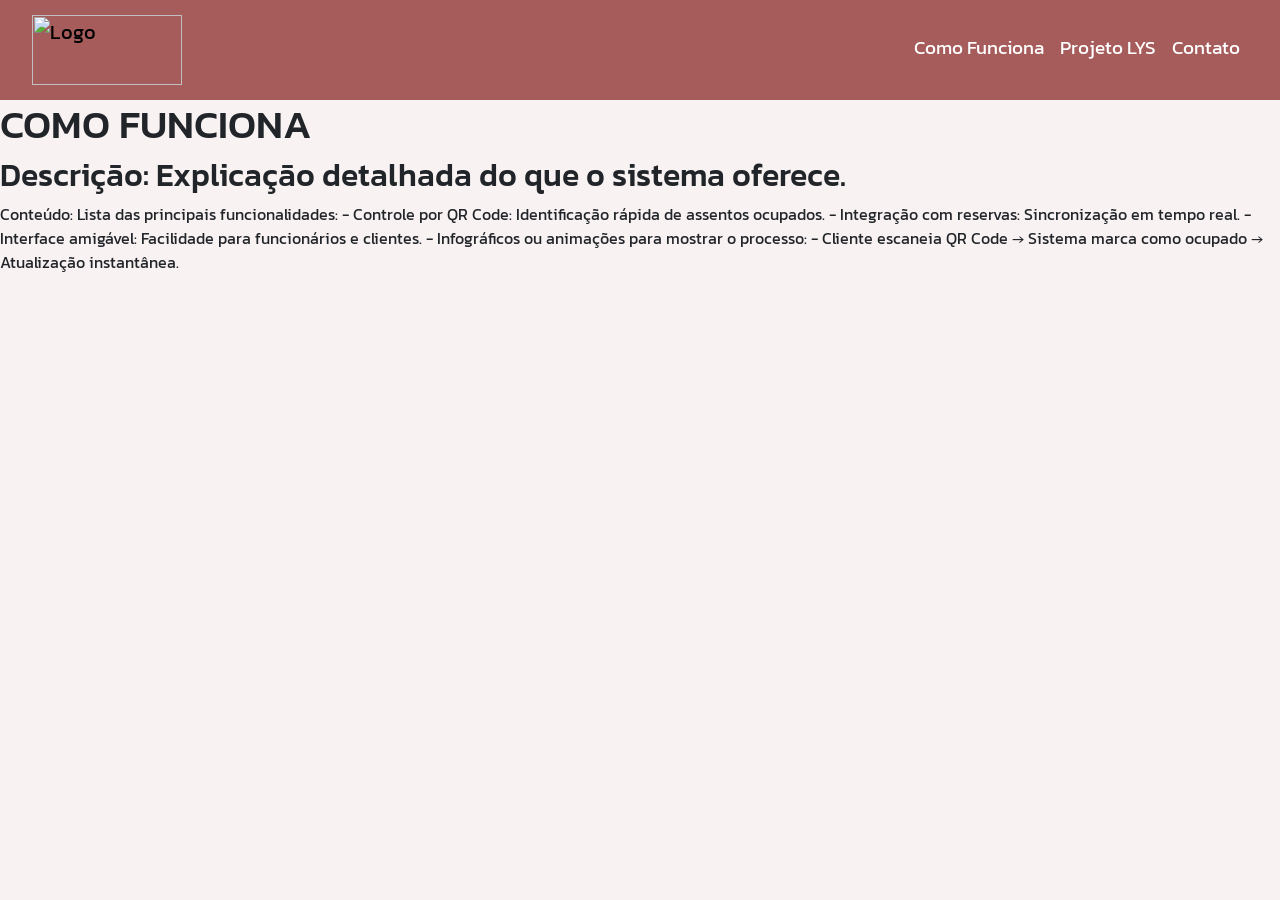
==== como-funciona.html @ 7ec2ef82 "tamanho da logo navbar alterada" ====
<!DOCTYPE html="pt-BR">
<html>
    <head>
        <meta charset="UTF-8">
        <html lang="pt-BR">
        <meta http-equiv="X-UA-Compatible" content="IE-edge" />
        <meta name="viewport" content="width=evidence-width, initial-scale=1.0" />

    <!--CSS Bootstrap--><link href="https://cdn.jsdelivr.net/npm/bootstrap@5.3.3/dist/css/bootstrap.min.css" rel="stylesheet"
        integrity="sha384-QWTKZyjpPEjISv5WaRU9OFeRpok6YctnYmDr5pNlyT2bRjXh0JMhjY6hW+ALEwIH" crossorigin="anonymous">
    <!--CSS Local--><link rel="stylesheet" href="./style.css">
    <!--GOOGLE FONTS--><link rel="preconnect" href="https://fonts.googleapis.com">
<link rel="preconnect" href="https://fonts.gstatic.com" crossorigin>
<link href="https://fonts.googleapis.com/css2?family=Kanit:ital,wght@0,100;0,200;0,300;0,400;0,500;0,600;0,700;0,800;0,900;1,100;1,200;1,300;1,400;1,500;1,600;1,700;1,800;1,900&display=swap" rel="stylesheet">
        <title>Como Funciona | Vídeo Aula</title>
    </head>
    <body>
        <header>
            <!-- BARRA DE MENU -->
            <nav class="navbar navbar-expand-lg bg-navbar">
                <div class="container-fluid">
                    <a class="navbar-brand" href="index.html">
                        <img src="img/Logo NAVBAR.png" alt="Logo" width="150" height="70">
                    </a>
                    <button class="navbar-toggler" type="button" data-bs-toggle="collapse"
                            data-bs-target="#navbarSupportedContent" aria-controls="navbarSupportedContent"
                            aria-expanded="false" aria-label="Toggle navigation">
                        <span class="navbar-toggler-icon"></span>
                    </button>
                    <div class="collapse navbar-collapse" id="navbarSupportedContent">
                        <ul class="navbar-nav ms-auto mb-2 mb-lg-0"> 
                            <li class="nav-item">
                                <a class="nav-link active" style="color: white;" href="como-funciona.html">Como Funciona</a>
                            </li>
                            <li class="nav-item">
                                <a class="nav-link active" style="color: white;" href="projeto.html">Projeto LYS</a>
                            </li>
                            <li class="nav-item">
                                <a class="nav-link active" style="color: white;" href="contato.html">Contato</a>
                            </li>
                        </ul>
                    </div>
                </div>
            </nav>
            
        </header>
        <main>
            <h1>COMO FUNCIONA</h1>
            <h2>Descrição: Explicação detalhada do que o sistema oferece.</h2>
            <p>Conteúdo:
                Lista das principais funcionalidades:
                
                - Controle por QR Code: Identificação rápida de assentos ocupados.
                
                - Integração com reservas: Sincronização em tempo real.
                
                - Interface amigável: Facilidade para funcionários e clientes.
                
                - Infográficos ou animações para mostrar o processo:
                
                - Cliente escaneia QR Code → Sistema marca como ocupado → Atualização instantânea.
                </p>  
        </main>
        <footer>

        </footer>
        <script src="https://cdn.jsdelivr.net/npm/bootstrap@5.3.3/dist/js/bootstrap.bundle.min.js"
        integrity="sha384-YvpcrYf0tY3lHB60NNkmXc5s9fDVZLESaAA55NDzOxhy9GkcIdslK1eN7N6jIeHz"
        crossorigin="anonymous"></script>       
    </body>
</html>
---- style.css ----
/* NAVBAR */
.bg-navbar {
    display: flex;
    justify-content: space-between;
    font-family: 'Kanit', sans-serif;
    font-size: larger;
    background-color: #a75c5c;
    padding: 10px 20px;
  }

  .navbar a {
    position: relative;
    text-decoration: none;
}

.navbar a::after {
    content: "";
    position: absolute;
    width: 0;
    height: 2px;
    background-color: #ad1717; /* Cor do sublinhado */
    left: 0;
    bottom: -2px;
    transition: width 0.3s ease-in-out;
}

.navbar a:hover::after {
    width: 100%; /* O sublinhado se expande completamente ao passar o mouse */
}
 
/* TEXTO ANIMADO */
.texto-animado {
    font-size: 3.5rem;
    text-align: center;
    color: #ee5752;
    animation: pulsar 2s ease-in-out infinite; /* Animação de pulsar */
}

/* Animação de pulsar */
@keyframes pulsar {
    0%, 100% {
        opacity: 1; /* Totalmente visível */
    }
    50% {
        opacity: 0.5; /* Meio transparente */
    }
}

/*BODY*/
body {
    font-family: 'Kanit', sans-serif;
    background-color: #e2b8b82d;
}


/*IMAGEM DO BANNER*/
.image-banner img {
    height: 50vh; /* Por exemplo, 50% da altura da tela */
    object-fit: cover; /* Ajusta o conteúdo da imagem para cobrir o espaço sem deformar */
}

/* ROWS */
.row {
    padding: 10px;
    display: flex;
    justify-content: space-between;
}

.card:hover {
    transform: scale(1.05); /* Aumenta o tamanho do card */
    transition: transform 0.3s ease;
}

.btn:hover {
    background-color: #f8d9d9; /* Altera a cor do botão */
    color: rgb(148, 38, 38); /* Cor do texto do botão ao passar o mouse */
}

/* Centralizar conteúdo dos cards grandes */
.card-large .card-body {
    display: flex;
    flex-direction: column;
    justify-content: center;
    align-items: center;
    text-align: center; /* Alinha texto no centro */
    /* Garante que o flex ocupe todo o espaço */
}

/* Centralizar conteúdo dos cards menores */
.card-small .card-body {
    display: flex;
    flex-direction: column;
    justify-content: center;
    align-items: center;
    text-align: center;
    height: 100%; /* Mesma lógica para ocupar espaço */
}

/* Ajuste de margens entre o título e o texto */
.card-title {
    margin-bottom: 5%;
}


/* Cartões responsivos */
.card {
    margin: 20; 
    justify-content: baseline;
    box-shadow: 0 4px 6px rgba(0, 0, 0, 0.1); /* Adiciona uma sombra */
}

@media screen and (max-width: 768px) {
    .card {
        width: 90%; /* Reduz a largura do card em telas menores */
        padding: 0.5rem; /* Menos padding em telas menores */
    }
}

@media screen and (max-width: 480px) {
    .card {
        width: 100%; /* Em telas muito pequenas, o card ocupa 100% */
        padding: 0.25rem; /* Reduz ainda mais o padding */
    }
}

/*BOTÃO DE DOWNLOAD*/
.download-button {
    text-align: center; /* Centraliza o botão */
    margin-top: 30px;   /* Adiciona um espaço acima do botão */
}

.download-button .btn-download {
    padding: 10px 20px; /* Ajusta o tamanho do botão */
    font-size: 1.2rem;   /* Aumenta o tamanho do texto do botão */
    background-color: #000000; /* Cor de fundo preta */
    color: white; /* Cor do texto branco */
    border: none;
    border-radius: 5px; /* Arredonda os cantos do botão */
    cursor: pointer;
    text-decoration: none; /* Remove o sublinhado do link */
}

.download-button .btn-download:hover {
    background-color: #333333; /* Cor do botão quando o mouse passar sobre ele (um tom de cinza mais escuro) */
}

/*MENU VERTICAL*/
.nav-link {
    color: #751212;
    padding: 10px 15px; 
    border-bottom: 3px solid transparent; 
    transition: background-color 0.3s, color 0.3s;
}

.nav-link:hover {
    color: rgb(151, 2, 2);
}
/*TÍTULOS MENU VERTICAL*/
.tab-pane h3, h4 {
    color: #610f0f;
    margin-bottom: 15px;
  }
  
  .tab-pane ul {
    margin-left: 20px;
    list-style-type: square;
  }
  
  .alert-warning {
    background-color: #fff3cd;
    border: 1px solid #ffeeba;
    color: #856404;
  }
  
/*FOOTER*/
footer{
    background-color: #d3c0c0;
}

footer a {
    text-decoration: none; /* Remove o sublinhado */
    color: inherit; /* Herda a cor do texto do footer */
}
navbar
{
background-color:#f9f5f2;
}
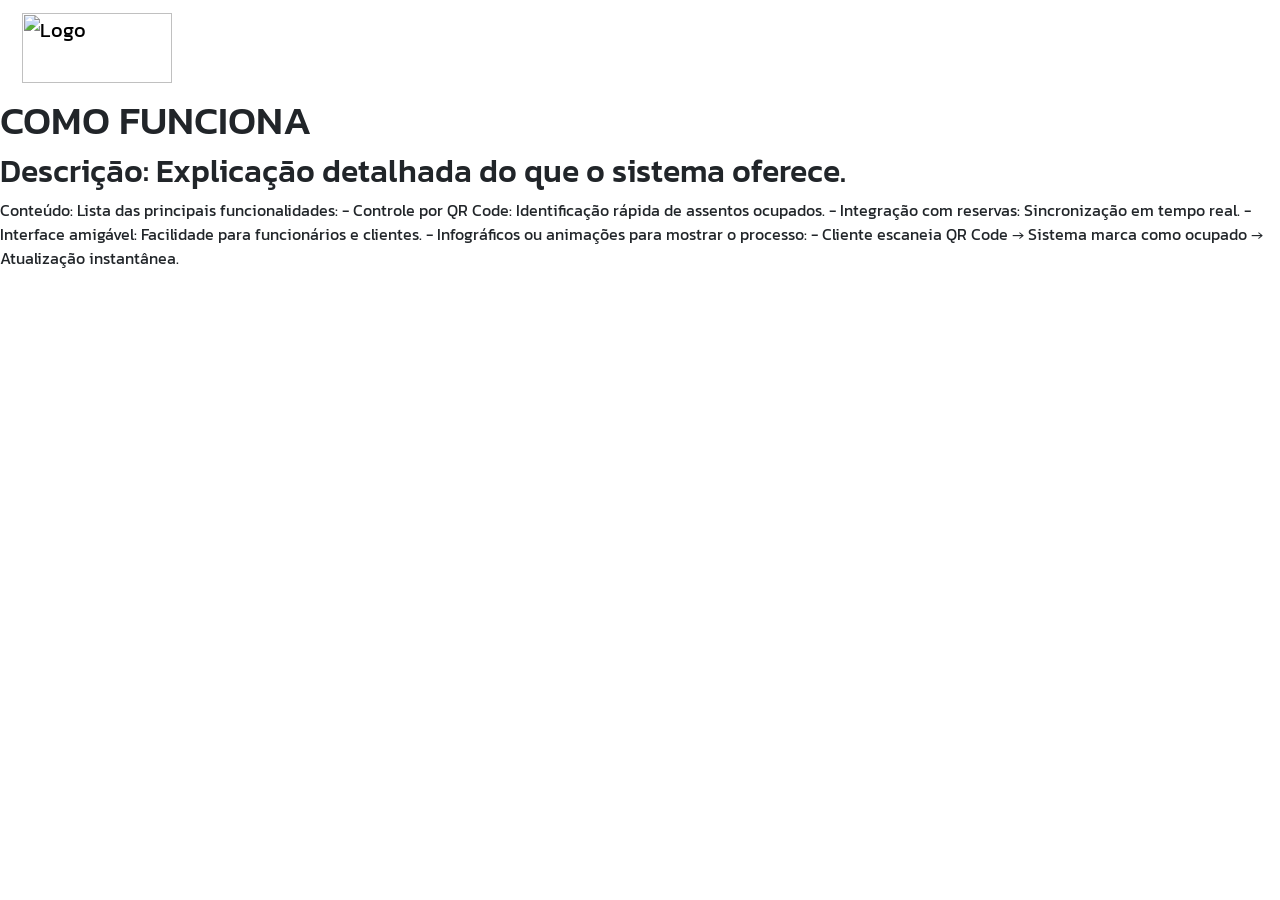
==== commit b7b17a04: "Botão de Download do manual" ====
--- a/como-funciona.html
+++ b/como-funciona.html
@@ -30,7 +30,10 @@
                     <div class="collapse navbar-collapse" id="navbarSupportedContent">
                         <ul class="navbar-nav ms-auto mb-2 mb-lg-0"> 
                             <li class="nav-item">
-                                <a class="nav-link active" style="color: white;" href="como-funciona.html">Como Funciona</a>
+                                <a class="nav-link active" style="color: white;" href="como-funciona.html">Como Usar</a>
+                            </li>
+                            <li class="nav-item">
+                                <a class="nav-link active" style="color: white;" href="manual.html">Como Instalar</a>
                             </li>
                             <li class="nav-item">
                                 <a class="nav-link active" style="color: white;" href="projeto.html">Projeto LYS</a>
--- a/style.css
+++ b/style.css
@@ -4,8 +4,8 @@
     justify-content: space-between;
     font-family: 'Kanit', sans-serif;
     font-size: larger;
-    background-color: #a75c5c;
-    padding: 10px 20px;
+    background-color: #a75c5c00;
+    padding: 8px 10px;
   }
 
   .navbar a {
@@ -17,15 +17,16 @@
     content: "";
     position: absolute;
     width: 0;
-    height: 2px;
-    background-color: #ad1717; /* Cor do sublinhado */
+    height: 4px;
+    background-color: #b60d0d; /* Cor do sublinhado */
     left: 0;
     bottom: -2px;
     transition: width 0.3s ease-in-out;
 }
 
+/* Efeito de hover padrão */
 .navbar a:hover::after {
-    width: 100%; /* O sublinhado se expande completamente ao passar o mouse */
+    width: 100%;
 }
  
 /* TEXTO ANIMADO */
@@ -49,7 +50,18 @@
 /*BODY*/
 body {
     font-family: 'Kanit', sans-serif;
-    background-color: #e2b8b82d;
+}
+
+.centralizado {
+    display: flex;
+    flex-direction: column;
+    justify-content: center; /* Centraliza verticalmente */
+    align-items: center; /* Centraliza horizontalmente */
+    height: 80vh; /* Ocupa toda a altura da tela */
+    text-align: center;
+    max-width: 700px;
+    margin: 0 auto;
+    font-size: 18px;
 }
 
 
@@ -75,32 +87,6 @@
     background-color: #f8d9d9; /* Altera a cor do botão */
     color: rgb(148, 38, 38); /* Cor do texto do botão ao passar o mouse */
 }
-
-/* Centralizar conteúdo dos cards grandes */
-.card-large .card-body {
-    display: flex;
-    flex-direction: column;
-    justify-content: center;
-    align-items: center;
-    text-align: center; /* Alinha texto no centro */
-    /* Garante que o flex ocupe todo o espaço */
-}
-
-/* Centralizar conteúdo dos cards menores */
-.card-small .card-body {
-    display: flex;
-    flex-direction: column;
-    justify-content: center;
-    align-items: center;
-    text-align: center;
-    height: 100%; /* Mesma lógica para ocupar espaço */
-}
-
-/* Ajuste de margens entre o título e o texto */
-.card-title {
-    margin-bottom: 5%;
-}
-
 
 /* Cartões responsivos */
 .card {
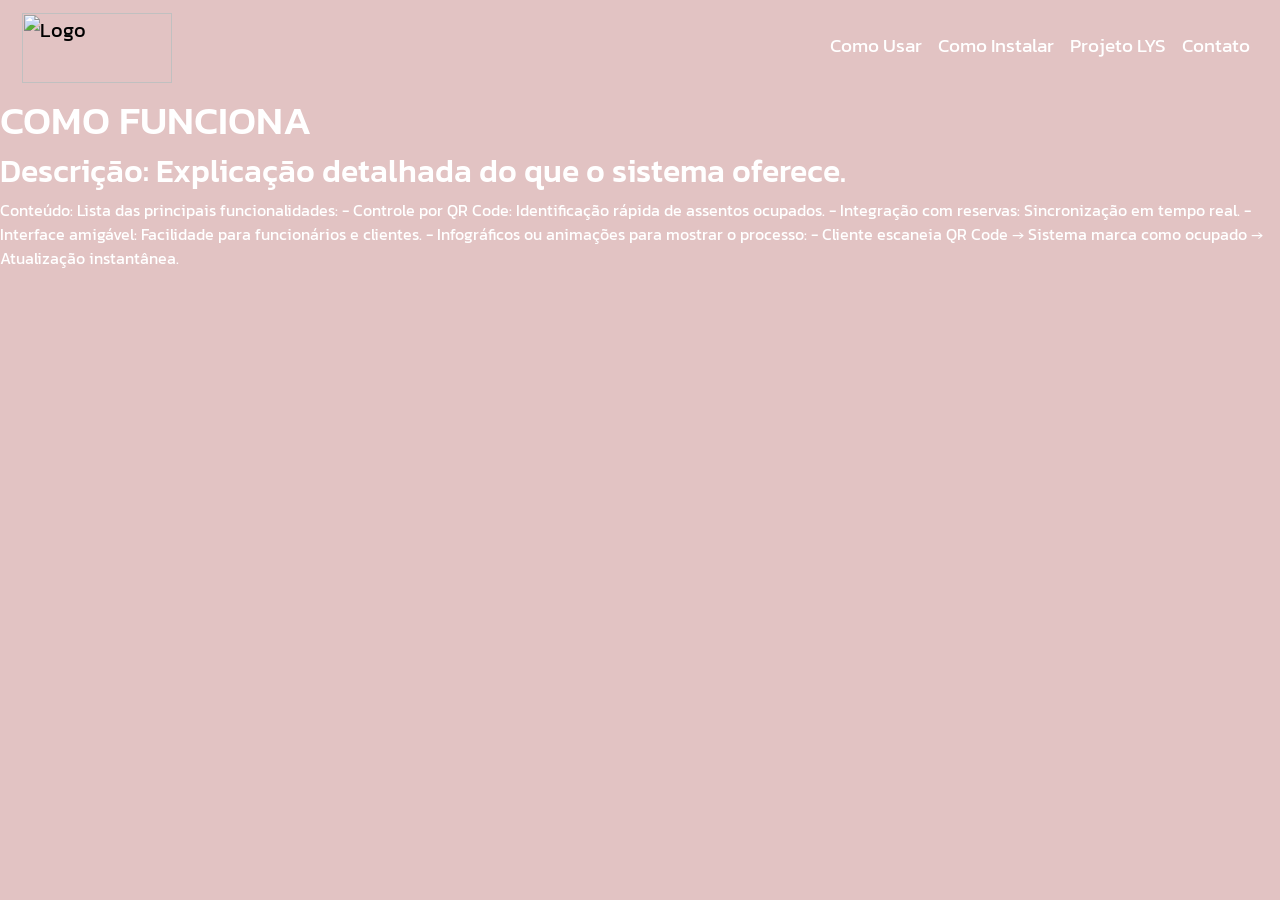
==== commit 0820a0bb: "Backgrounds alterados" ====
--- a/como-funciona.html
+++ b/como-funciona.html
@@ -5,14 +5,37 @@
         <html lang="pt-BR">
         <meta http-equiv="X-UA-Compatible" content="IE-edge" />
         <meta name="viewport" content="width=evidence-width, initial-scale=1.0" />
-
-    <!--CSS Bootstrap--><link href="https://cdn.jsdelivr.net/npm/bootstrap@5.3.3/dist/css/bootstrap.min.css" rel="stylesheet"
-        integrity="sha384-QWTKZyjpPEjISv5WaRU9OFeRpok6YctnYmDr5pNlyT2bRjXh0JMhjY6hW+ALEwIH" crossorigin="anonymous">
-    <!--CSS Local--><link rel="stylesheet" href="./style.css">
-    <!--GOOGLE FONTS--><link rel="preconnect" href="https://fonts.googleapis.com">
-<link rel="preconnect" href="https://fonts.gstatic.com" crossorigin>
-<link href="https://fonts.googleapis.com/css2?family=Kanit:ital,wght@0,100;0,200;0,300;0,400;0,500;0,600;0,700;0,800;0,900;1,100;1,200;1,300;1,400;1,500;1,600;1,700;1,800;1,900&display=swap" rel="stylesheet">
-        <title>Como Funciona | Vídeo Aula</title>
+    
+        <!--CSS Bootstrap-->
+        <link href="https://cdn.jsdelivr.net/npm/bootstrap@5.3.3/dist/css/bootstrap.min.css" rel="stylesheet"
+            integrity="sha384-QWTKZyjpPEjISv5WaRU9OFeRpok6YctnYmDr5pNlyT2bRjXh0JMhjY6hW+ALEwIH" crossorigin="anonymous">
+        <!--BOOTSTRAP ICONS-->
+        <link href="https://cdn.jsdelivr.net/npm/bootstrap-icons/font/bootstrap-icons.css" rel="stylesheet">
+        <!--CSS Local-->
+        <link rel="stylesheet" href="./style.css">
+        <!--GOOGLE FONTS-->
+        <link rel="preconnect" href="https://fonts.googleapis.com">
+        <link rel="preconnect" href="https://fonts.gstatic.com" crossorigin>
+        <link
+            href="https://fonts.googleapis.com/css2?family=Kanit:ital,wght@0,100;0,200;0,300;0,400;0,500;0,600;0,700;0,800;0,900;1,100;1,200;1,300;1,400;1,500;1,600;1,700;1,800;1,900&display=swap"
+            rel="stylesheet">
+    
+        <link rel="icon" href="img/Logo BARRA.png" type="image/x-icon">
+        <style>
+        /* CSS para definir o background da página */
+            body {
+                font-family: 'Kanit', sans-serif;
+                background-color: rgb(226, 195, 195);
+                background-size: cover;
+                background-position: center center;
+                background-attachment: fixed;
+                margin: 0;
+                padding: 0;
+                height: 100vh;
+                color: white;
+            }
+          </style>
+        <title>COMO USAR | LYS TEC.</title>
     </head>
     <body>
         <header>
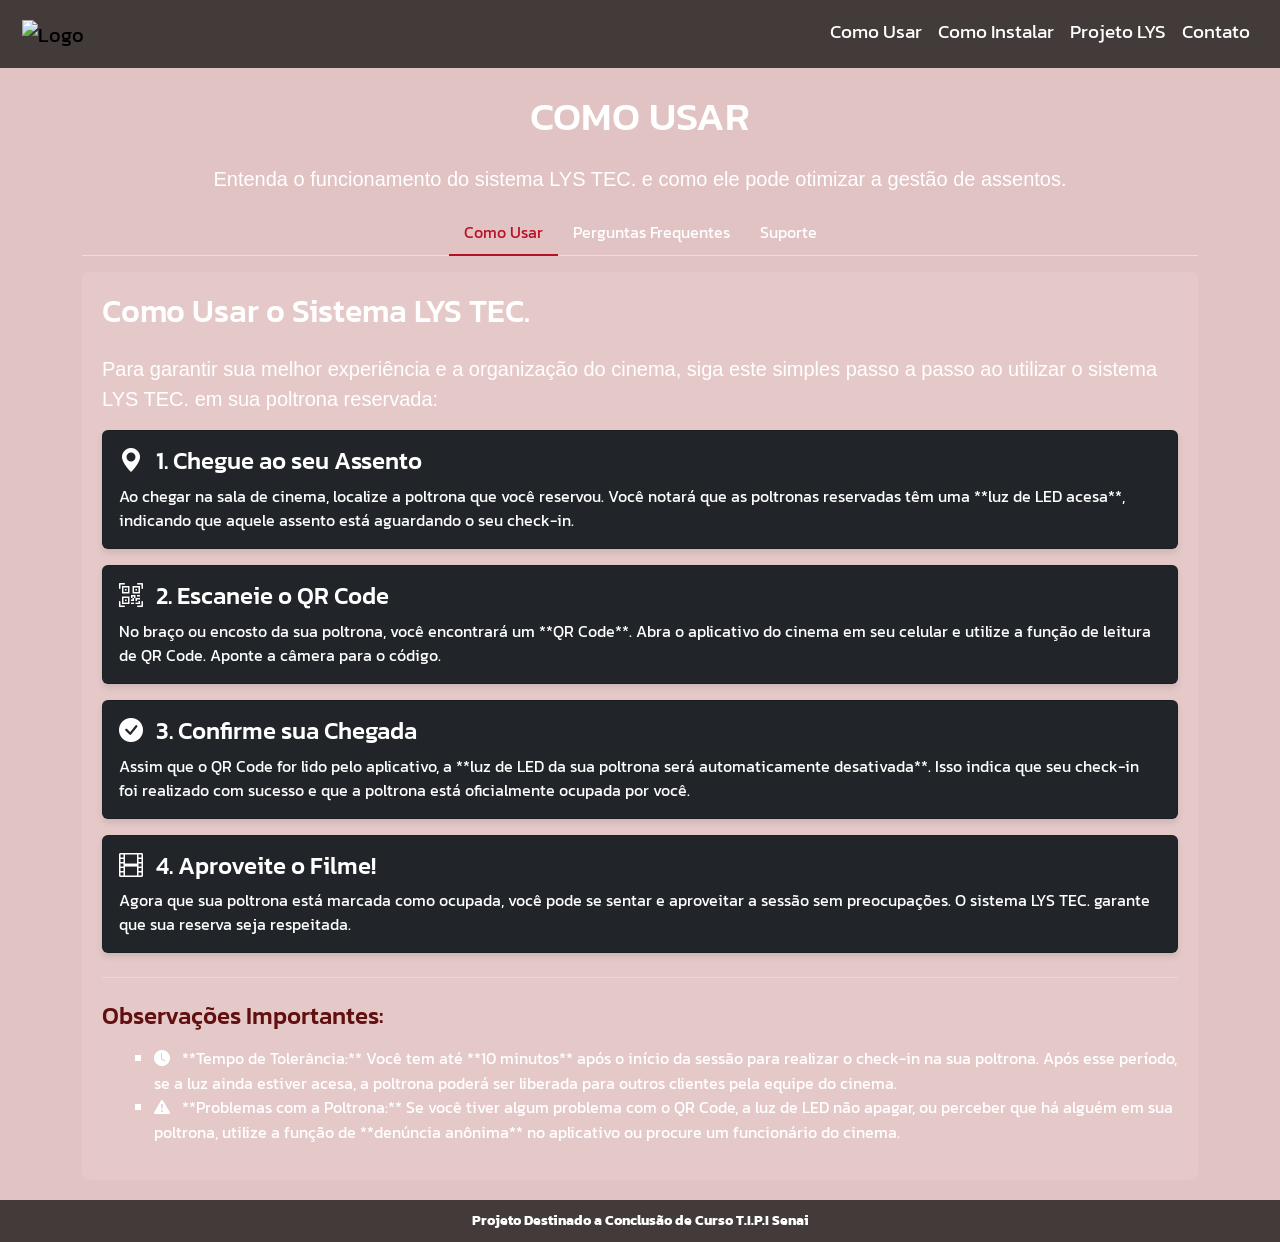
==== commit 015c4ea9: "Página do usuário concluída" ====
--- a/como-funciona.html
+++ b/como-funciona.html
@@ -1,97 +1,389 @@
-<!DOCTYPE html="pt-BR">
-<html>
-    <head>
-        <meta charset="UTF-8">
-        <html lang="pt-BR">
-        <meta http-equiv="X-UA-Compatible" content="IE-edge" />
-        <meta name="viewport" content="width=evidence-width, initial-scale=1.0" />
+<!DOCTYPE html>
+<html lang="pt-BR">
+<head>
+    <meta charset="UTF-8">
+    <meta http-equiv="X-UA-Compatible" content="IE-edge" />
+    <meta name="viewport" content="width=device-width, initial-scale=1.0" />
+
+    <link href="https://cdn.jsdelivr.net/npm/bootstrap@5.3.3/dist/css/bootstrap.min.css" rel="stylesheet"
+        integrity="sha384-QWTKZyjpPEjISv5WaRU9OFeRpok6YctnYmDr5pNlyT2bRjXh0JMhjY6hW+ALEwIH" crossorigin="anonymous">
+    <link href="https://cdn.jsdelivr.net/npm/bootstrap-icons/font/bootstrap-icons.css" rel="stylesheet">
+    <link rel="stylesheet" href="https://cdnjs.cloudflare.com/ajax/libs/font-awesome/6.0.0-beta3/css/all.min.css">
+    <link rel="stylesheet" href="./style.css">
+    <link rel="preconnect" href="https://fonts.googleapis.com">
+    <link rel="preconnect" href="https://fonts.gstatic.com" crossorigin>
+    <link
+        href="https://fonts.googleapis.com/css2?family=Kanit:ital,wght@0,100;0,200;0,300;0,400;0,500;0,600;0,700;0,800;0,900;1,100;1,200;1,300;1,400;1,500;1,600;1,700;1,800;1,900&display=swap"
+        rel="stylesheet">
+
+    <link rel="icon" href="img/Logo BARRA.png" type="image/x-icon">
+    <style>
+        /* CSS para definir o background da página */
+        body {
+            font-family: 'Kanit', sans-serif;
+            background-color: rgb(226, 195, 195);
+            background-size: cover;
+            background-position: center center;
+            background-attachment: fixed;
+            margin: 0;
+            padding: 0;
+            min-height: 100vh; /* Use min-height para garantir que o background cubra toda a altura */
+            color: white;
+        }
+
+        /* Estilos adicionais para as abas e conteúdo */
+        .bg-navbar {
+            background-color: rgba(0, 0, 0, 0.7); /* Exemplo: um fundo mais escuro para a navbar */
+        }
+
+        .nav-tabs .nav-link {
+            color: white;
+            border: none;
+            border-bottom: 2px solid transparent;
+        }
+
+        .nav-tabs .nav-link.active {
+            color: #b90f26;; /* Cor de destaque para a aba ativa */
+            background-color: transparent;
+            border-color: #b90f26;;
+        }
+
+        .tab-content {
+            background-color: rgba(255, 255, 255, 0.1); /* Um fundo levemente transparente para o conteúdo das abas */
+            padding: 20px;
+            border-radius: 8px;
+            margin-top: 20px;
+        }
+
+        .accordion-item {
+            background-color: transparent;
+            color: white;
+        }
+
+        .accordion-button {
+            background-color: rgba(255, 255, 255, 0.1);
+            color: white;
+        }
+
+        .accordion-button:not(.collapsed) {
+            color: #b90f26; /* Cor do texto quando o accordion está aberto */
+            background-color: rgba(255, 255, 255, 0.2);
+        }
+
+        .accordion-button:focus {
+            box-shadow: none;
+        }
+
+        .accordion-body {
+            background-color: rgba(255, 255, 255, 0.05);
+            color: white;
+        }
+
+        .table {
+            color: white;
+        }
+
+        .table thead {
+            background-color: rgba(0, 0, 0, 0.3);
+        }
+
+        .table tbody tr {
+            background-color: rgba(0, 0, 0, 0.1);
+        }
+        .btn-download {
+            background-color: #ffc107; /* Cor de destaque para o botão de download */
+            color: black;
+            font-weight: bold;
+            border: none;
+            padding: 10px 20px;
+            border-radius: 5px;
+            text-decoration: none;
+            transition: background-color 0.3s ease;
+        }
+
+        .btn-download:hover {
+            background-color: #b90f26;; /* Um tom mais escuro no hover */
+            color: black;
+        }
+
+        .download-button {
+            text-align: center;
+            margin: 30px 0;
+        }
+        .texto-animado {
+            text-align: center;
+            padding: 10px 0;
+            background-color: rgba(0, 0, 0, 0.7);
+            color: white;
+            font-size: 0.9em;
+            position: relative;
+            overflow: hidden;
+            white-space: nowrap;
+            margin-top: 20px;
+        }
+
+        .texto-animado strong {
+            display: inline-block;
+            animation: marquee 15s linear infinite;
+        }
+
+        @keyframes marquee {
+            0% { transform: translateX(100%); }
+            100% { transform: translateX(-100%); }
+        }
+    </style>
+    <title>COMO USAR | LYS TEC.</title>
+</head>
+<body>
+    <header>
+        <nav class="navbar navbar-expand-lg bg-navbar">
+            <div class="container-fluid">
+                <a class="navbar-brand" href="index.html">
+                    <img src="img/Logo NAVBAR.png" alt="Logo" width="150" height="70">
+                </a>
+                <button class="navbar-toggler" type="button" data-bs-toggle="collapse"
+                        data-bs-target="#navbarSupportedContent" aria-controls="navbarSupportedContent"
+                        aria-expanded="false" aria-label="Toggle navigation">
+                    <span class="navbar-toggler-icon"></span>
+                </button>
+                <div class="collapse navbar-collapse" id="navbarSupportedContent">
+                    <ul class="navbar-nav ms-auto mb-2 mb-lg-0"> 
+                        <li class="nav-item">
+                            <a class="nav-link active" style="color: white;" href="como-funciona.html">Como Usar</a>
+                        </li>
+                        <li class="nav-item">
+                            <a class="nav-link active" style="color: white;" href="manual.html">Como Instalar</a>
+                        </li>
+                        <li class="nav-item">
+                            <a class="nav-link active" style="color: white;" href="projeto.html">Projeto LYS</a>
+                        </li>
+                        <li class="nav-item">
+                            <a class="nav-link active" style="color: white;" href="contato.html">Contato</a>
+                        </li>
+                    </ul>
+                </div>
+            </div>
+        </nav>
+    </header>
     
-        <!--CSS Bootstrap-->
-        <link href="https://cdn.jsdelivr.net/npm/bootstrap@5.3.3/dist/css/bootstrap.min.css" rel="stylesheet"
-            integrity="sha384-QWTKZyjpPEjISv5WaRU9OFeRpok6YctnYmDr5pNlyT2bRjXh0JMhjY6hW+ALEwIH" crossorigin="anonymous">
-        <!--BOOTSTRAP ICONS-->
-        <link href="https://cdn.jsdelivr.net/npm/bootstrap-icons/font/bootstrap-icons.css" rel="stylesheet">
-        <!--CSS Local-->
-        <link rel="stylesheet" href="./style.css">
-        <!--GOOGLE FONTS-->
-        <link rel="preconnect" href="https://fonts.googleapis.com">
-        <link rel="preconnect" href="https://fonts.gstatic.com" crossorigin>
-        <link
-            href="https://fonts.googleapis.com/css2?family=Kanit:ital,wght@0,100;0,200;0,300;0,400;0,500;0,600;0,700;0,800;0,900;1,100;1,200;1,300;1,400;1,500;1,600;1,700;1,800;1,900&display=swap"
-            rel="stylesheet">
-    
-        <link rel="icon" href="img/Logo BARRA.png" type="image/x-icon">
-        <style>
-        /* CSS para definir o background da página */
-            body {
-                font-family: 'Kanit', sans-serif;
-                background-color: rgb(226, 195, 195);
-                background-size: cover;
-                background-position: center center;
-                background-attachment: fixed;
-                margin: 0;
-                padding: 0;
-                height: 100vh;
-                color: white;
-            }
-          </style>
-        <title>COMO USAR | LYS TEC.</title>
-    </head>
-    <body>
-        <header>
-            <!-- BARRA DE MENU -->
-            <nav class="navbar navbar-expand-lg bg-navbar">
-                <div class="container-fluid">
-                    <a class="navbar-brand" href="index.html">
-                        <img src="img/Logo NAVBAR.png" alt="Logo" width="150" height="70">
-                    </a>
-                    <button class="navbar-toggler" type="button" data-bs-toggle="collapse"
-                            data-bs-target="#navbarSupportedContent" aria-controls="navbarSupportedContent"
-                            aria-expanded="false" aria-label="Toggle navigation">
-                        <span class="navbar-toggler-icon"></span>
-                    </button>
-                    <div class="collapse navbar-collapse" id="navbarSupportedContent">
-                        <ul class="navbar-nav ms-auto mb-2 mb-lg-0"> 
-                            <li class="nav-item">
-                                <a class="nav-link active" style="color: white;" href="como-funciona.html">Como Usar</a>
-                            </li>
-                            <li class="nav-item">
-                                <a class="nav-link active" style="color: white;" href="manual.html">Como Instalar</a>
-                            </li>
-                            <li class="nav-item">
-                                <a class="nav-link active" style="color: white;" href="projeto.html">Projeto LYS</a>
-                            </li>
-                            <li class="nav-item">
-                                <a class="nav-link active" style="color: white;" href="contato.html">Contato</a>
-                            </li>
-                        </ul>
-                    </div>
-                </div>
-            </nav>
-            
-        </header>
-        <main>
-            <h1>COMO FUNCIONA</h1>
-            <h2>Descrição: Explicação detalhada do que o sistema oferece.</h2>
-            <p>Conteúdo:
-                Lista das principais funcionalidades:
-                
-                - Controle por QR Code: Identificação rápida de assentos ocupados.
-                
-                - Integração com reservas: Sincronização em tempo real.
-                
-                - Interface amigável: Facilidade para funcionários e clientes.
-                
-                - Infográficos ou animações para mostrar o processo:
-                
-                - Cliente escaneia QR Code → Sistema marca como ocupado → Atualização instantânea.
-                </p>  
-        </main>
-        <footer>
-
+    <main class="container mt-4">
+        <h1 class="text-center mb-4">COMO USAR</h1>
+        <p class="text-center lead">Entenda o funcionamento do sistema LYS TEC. e como ele pode otimizar a gestão de assentos.</p>
+
+        <ul class="nav nav-tabs justify-content-center" id="myTab" role="tablist">
+            <li class="nav-item" role="presentation">
+                <button class="nav-link active" id="introducao-tab" data-bs-toggle="tab" data-bs-target="#introducao" type="button" role="tab" aria-controls="introducao" aria-selected="true">
+                    Como Usar
+                </button>
+            </li>
+            <li class="nav-item" role="presentation">
+                <button class="nav-link" id="perguntas-tab" data-bs-toggle="tab" data-bs-target="#perguntas" type="button" role="tab" aria-controls="perguntas" aria-selected="false">
+                    Perguntas Frequentes
+                </button>
+            </li>
+            <li class="nav-item" role="presentation">
+                <button class="nav-link" id="suporte-tab" data-bs-toggle="tab" data-bs-target="#suporte" type="button" role="tab" aria-controls="suporte" aria-selected="false">
+                    Suporte
+                </button>
+            </li>
+        </ul>
+
+        <div class="tab-content mt-3" id="myTabContent">
+            <div class="tab-pane fade show active" id="introducao" role="tabpanel" aria-labelledby="introducao-tab">
+                <h2 class="mb-4">Como Usar o Sistema LYS TEC.</h2>
+                <p class="lead">Para garantir sua melhor experiência e a organização do cinema, siga este simples passo a passo ao utilizar o sistema LYS TEC. em sua poltrona reservada:</p>
+
+                <div class="card bg-dark text-white mb-3">
+                    <div class="card-body">
+                        <h4 class="card-title"><i class="bi bi-geo-alt-fill me-2"></i> 1. Chegue ao seu Assento</h4>
+                        <p class="card-text">Ao chegar na sala de cinema, localize a poltrona que você reservou. Você notará que as poltronas reservadas têm uma **luz de LED acesa**, indicando que aquele assento está aguardando o seu check-in.</p>
+                    </div>
+                </div>
+
+                <div class="card bg-dark text-white mb-3">
+                    <div class="card-body">
+                        <h4 class="card-title"><i class="bi bi-qr-code-scan me-2"></i> 2. Escaneie o QR Code</h4>
+                        <p class="card-text">No braço ou encosto da sua poltrona, você encontrará um **QR Code**. Abra o aplicativo do cinema em seu celular e utilize a função de leitura de QR Code. Aponte a câmera para o código.</p>
+                    </div>
+                </div>
+
+                <div class="card bg-dark text-white mb-3">
+                    <div class="card-body">
+                        <h4 class="card-title"><i class="bi bi-check-circle-fill me-2"></i> 3. Confirme sua Chegada</h4>
+                        <p class="card-text">Assim que o QR Code for lido pelo aplicativo, a **luz de LED da sua poltrona será automaticamente desativada**. Isso indica que seu check-in foi realizado com sucesso e que a poltrona está oficialmente ocupada por você.</p>
+                    </div>
+                </div>
+
+                <div class="card bg-dark text-white mb-4">
+                    <div class="card-body">
+                        <h4 class="card-title"><i class="bi bi-film me-2"></i> 4. Aproveite o Filme!</h4>
+                        <p class="card-text">Agora que sua poltrona está marcada como ocupada, você pode se sentar e aproveitar a sessão sem preocupações. O sistema LYS TEC. garante que sua reserva seja respeitada.</p>
+                    </div>
+                </div>
+
+                <hr>
+
+                <h4 class="mt-4">Observações Importantes:</h4>
+                <ul>
+                    <li><i class="bi bi-clock-fill me-2"></i> **Tempo de Tolerância:** Você tem até **10 minutos** após o início da sessão para realizar o check-in na sua poltrona. Após esse período, se a luz ainda estiver acesa, a poltrona poderá ser liberada para outros clientes pela equipe do cinema.</li>
+                    <li><i class="bi bi-exclamation-triangle-fill me-2"></i> **Problemas com a Poltrona:** Se você tiver algum problema com o QR Code, a luz de LED não apagar, ou perceber que há alguém em sua poltrona, utilize a função de **denúncia anônima** no aplicativo ou procure um funcionário do cinema.</li>
+                </ul>
+            </div>
+
+            <div class="tab-pane fade" id="perguntas" role="tabpanel" aria-labelledby="perguntas-tab">
+                <h3>Perguntas Frequentes (FAQ)</h3>
+                <h5>Confira as dúvidas mais frequentes sobre o nosso sistema.</h5>
+                <div class="accordion" id="faq">
+                    <div class="accordion-item">
+                        <h2 class="accordion-header" id="headingOne">
+                            <button class="accordion-button" type="button" data-bs-toggle="collapse" data-bs-target="#collapseOne" aria-expanded="true" aria-controls="collapseOne">
+                                <i class="bi bi-question-circle-fill me-2"></i> Como configurar os LEDs?
+                            </button>
+                        </h2>
+                        <div id="collapseOne" class="accordion-collapse collapse show" style="background-color: rgb(231, 212, 214);" aria-labelledby="headingOne" data-bs-parent="#faq">
+                            <div class="accordion-body">
+                                Para configurar os LEDs, conecte-os ao sistema central e verifique o QR Code associado a cada poltrona.
+                            </div>
+                        </div>
+                    </div>
+                    <div class="accordion-item">
+                        <h2 class="accordion-header" id="headingTwo">
+                            <button class="accordion-button collapsed" type="button" data-bs-toggle="collapse" data-bs-target="#collapseTwo" aria-expanded="false" aria-controls="collapseTwo">
+                                <i class="bi bi-question-circle-fill me-2"></i> O que fazer se a luz de LED não apagar?
+                            </button>
+                        </h2>
+                        <div id="collapseTwo" class="accordion-collapse collapse" style="background-color: rgb(231, 212, 214);" aria-labelledby="headingTwo" data-bs-parent="#faq">
+                            <div class="accordion-body">
+                                Substitua o suporte pelo reserva disponível. Recomenda-se manter peças extras em estoque.
+                            </div>
+                        </div>
+                    </div>
+                    <div class="accordion-item">
+                        <h2 class="accordion-header" id="headingThree">
+                            <button class="accordion-button collapsed" type="button" data-bs-toggle="collapse" data-bs-target="#collapseThree" aria-expanded="false" aria-controls="collapseThree">
+                                <i class="bi bi-question-circle-fill me-2"></i> Como a equipe procede em caso de ocupação indevida?
+                            </button>
+                        </h2>
+                        <div id="collapseThree" class="accordion-collapse collapse" style="background-color: rgb(231, 212, 214);" aria-labelledby="headingThree" data-bs-parent="#faq">
+                            <div class="accordion-body">
+                                Oriente o infrator e, em caso de reincidência, aplique a política de cobrança de taxas definida pelo cinema.
+                            </div>
+                        </div>
+                    </div>
+                    <div class="accordion-item">
+                        <h2 class="accordion-header" id="headingFour">
+                            <button class="accordion-button collapsed" type="button" data-bs-toggle="collapse" data-bs-target="#collapseFour" aria-expanded="false" aria-controls="collapseFour">
+                                <i class="bi bi-question-circle-fill me-2"></i> É possível alterar as configurações pelo aplicativo?
+                            </button>
+                        </h2>
+                        <div id="collapseFour" class="accordion-collapse collapse" style="background-color: rgb(231, 212, 214);" aria-labelledby="headingFour" data-bs-parent="#faq">
+                            <div class="accordion-body">
+                                Sim, o aplicativo permite ajustes como reconfiguração de QR Codes e controle das luzes de LED, acessível apenas para funcionários autorizados.
+                            </div>
+                        </div>
+                    </div>
+                    <div class="accordion-item">
+                        <h2 class="accordion-header" id="headingFive">
+                            <button class="accordion-button collapsed" type="button" data-bs-toggle="collapse" data-bs-target="#collapseFive" aria-expanded="false" aria-controls="collapseFive">
+                                <i class="bi bi-question-circle-fill me-2"></i> Qual é o tempo de tolerância para ocupação de poltronas reservadas?
+                            </button>
+                        </h2>
+                        <div id="collapseFive" class="accordion-collapse collapse" style="background-color: rgb(231, 212, 214);" aria-labelledby="headingFive" data-bs-parent="#faq">
+                            <div class="accordion-body">
+                                O tempo de tolerância é de 10 minutos após o início da sessão. Após esse prazo, a equipe poderá liberar o assento.
+                            </div>
+                        </div>
+                    </div>
+                    <div class="accordion-item">
+                        <h2 class="accordion-header" id="headingSix">
+                            <button class="accordion-button collapsed" type="button" data-bs-toggle="collapse" data-bs-target="#collapseSix" aria-expanded="false" aria-controls="collapseSix">
+                                <i class="bi bi-question-circle-fill me-2"></i> Como reportar ocupação indevida de assentos?
+                            </button>
+                        </h2>
+                        <div id="collapseSix" class="accordion-collapse collapse" style="background-color: rgb(231, 212, 214);" aria-labelledby="headingSix" data-bs-parent="#faq">
+                            <div class="accordion-body">
+                                O aplicativo oferece uma funcionalidade para denúncias anônimas. Os funcionários verificarão e tomarão as providências necessárias.
+                            </div>
+                        </div>
+                    </div>
+                    <div class="accordion-item">
+                        <h2 class="accordion-header" id="headingSeven">
+                            <button class="accordion-button collapsed" type="button" data-bs-toggle="collapse" data-bs-target="#collapseSeven" aria-expanded="false" aria-controls="collapseSeven">
+                                <i class="bi bi-question-circle-fill me-2"></i> Como é feita a manutenção do sistema?
+                            </button>
+                        </h2>
+                        <div id="collapseSeven" class="accordion-collapse collapse" style="background-color: rgb(231, 212, 214);" aria-labelledby="headingSeven" data-bs-parent="#faq">
+                            <div class="accordion-body">
+                                A manutenção inclui inspeções regulares nos LEDs e leitores QR, além de atualizações no aplicativo e no sistema de controle.
+                            </div>
+                        </div>
+                    </div>
+                    <div class="accordion-item">
+                        <h2 class="accordion-header" id="headingEight">
+                            <button class="accordion-button collapsed" type="button" data-bs-toggle="collapse" data-bs-target="#collapseEight" aria-expanded="false" aria-controls="collapseEight">
+                                <i class="bi bi-question-circle-fill me-2"></i> É possível personalizar o sistema para diferentes cinemas?
+                            </button>
+                        </h2>
+                        <div id="collapseEight" class="accordion-collapse collapse" style="background-color: rgb(231, 212, 214);" aria-labelledby="headingEight" data-bs-parent="#faq">
+                            <div class="accordion-body">
+                                Sim, o sistema pode ser ajustado para atender às necessidades específicas de cada cinema, incluindo mudanças nas políticas de tolerância.
+                            </div>
+                        </div>
+                    </div>
+                </div>
+                <div class="text-end mt-4">
+                    <h5>
+                        Mais dúvidas? <a href="#suporte-tab" class="text-warning" data-bs-toggle="tab" data-bs-target="#suporte" type="button" role="tab" aria-controls="suporte" aria-selected="false" style="text-decoration: none;">Entre em contato conosco! <i class="bi bi-arrow-right"></i></a>
+                    </h5>
+                </div>
+            </div>
+
+            <div class="tab-pane fade" id="suporte" role="tabpanel" aria-labelledby="suporte-tab">
+                <h3>Contato para Suporte</h3>
+                <p>
+                    Precisa de ajuda com o Sistema de Poltronas Inteligentes? Entre em contato com nossa equipe de suporte. Estamos disponíveis para esclarecer dúvidas, resolver problemas técnicos e fornecer orientações.
+                </p>
+                <p>
+                    <strong>Email:</strong> <a href="mailto:suporte@sistemadepoltronas.com.br" style="text-decoration: none; color: #b90f26;;">suporte@sistemadepoltronas.com.br</a><br>
+                    <strong>Telefone:</strong> <a href="tel:08001234567" style="text-decoration: none; color: #b90f26;;">0800-123-4567</a><br>
+                    <strong>WhatsApp:</strong> <a href="https://wa.me/5531912345678" target="_blank" style="text-decoration: none; color: #b90f26;;">+55 31 91234-5678</a><br>
+                    <strong>Horário de Atendimento:</strong> Segunda a Sexta, das 9h às 18h (horário de Brasília).
+                </p>
+                <hr>
+                <p>
+                    Você também pode enviar sua mensagem diretamente pelo formulário abaixo. Responderemos o mais rápido possível.
+                </p>
+                <form>
+                    <div class="mb-3">
+                        <label for="nome" class="form-label">Nome Completo</label>
+                        <input type="text" class="form-control" id="nome" placeholder="Seu nome completo" style="background-color: rgba(255, 255, 255, 0.1); border: 1px solid rgba(255, 255, 255, 0.3); color: white;">
+                    </div>
+                    <div class="mb-3">
+                        <label for="email" class="form-label">Email</label>
+                        <input type="email" class="form-control" id="email" placeholder="Seu email" style="background-color: rgba(255, 255, 255, 0.1); border: 1px solid rgba(255, 255, 255, 0.3); color: white;">
+                    </div>
+                    <div class="mb-3">
+                        <label for="mensagem" class="form-label">Mensagem</label>
+                        <textarea class="form-control" id="mensagem" rows="4" placeholder="Descreva sua dúvida ou problema" style="background-color: rgba(255, 255, 255, 0.1); border: 1px solid rgba(255, 255, 255, 0.3); color: white;"></textarea>
+                    </div>
+                    <button type="submit" class="btn btn-warning">Enviar</button>
+                </form>
+                <hr>
+                <h4>FAQ Rápido</h4>
+                <p>Antes de entrar em contato, confira nossas <a href="#perguntas-tab" data-bs-toggle="tab" data-bs-target="#perguntas" type="button" role="tab" aria-controls="perguntas" aria-selected="false" style="text-decoration: none; color: #b90f26;;">Perguntas Frequentes</a>. Você pode encontrar respostas para as dúvidas mais comuns sobre o sistema.</p>
+            </div>
+        </div>
+    </main>
+
+    <div class="texto-animado">
+        <strong>Projeto Destinado a Conclusão de Curso T.I.P.I Senai</strong> 
+    </div>
+
+    <footer>
         </footer>
-        <script src="https://cdn.jsdelivr.net/npm/bootstrap@5.3.3/dist/js/bootstrap.bundle.min.js"
-        integrity="sha384-YvpcrYf0tY3lHB60NNkmXc5s9fDVZLESaAA55NDzOxhy9GkcIdslK1eN7N6jIeHz"
-        crossorigin="anonymous"></script>       
-    </body>
+
+    <script src="https://cdn.jsdelivr.net/npm/bootstrap@5.3.3/dist/js/bootstrap.bundle.min.js"
+    integrity="sha384-YvpcrYf0tY3lHB60NNkmXc5s9fDVZLESaAA55NDzOxhy9GkcIdslK1eN7N6jIeHz"
+    crossorigin="anonymous"></script>
+</body>
 </html>
--- a/style.css
+++ b/style.css
@@ -30,22 +30,26 @@
 }
  
 /* TEXTO ANIMADO */
-.texto-animado {
-    font-size: 3.5rem;
-    text-align: center;
-    color: #ee5752;
-    animation: pulsar 2s ease-in-out infinite; /* Animação de pulsar */
-}
+ .texto-animado {
+            text-align: center;
+            padding: 10px 0;
+            background-color: rgba(0, 0, 0, 0.7);
+            color: white;
+            font-size: 0.9em;
+            position: relative;
+            overflow: hidden;
+            white-space: nowrap;
+            margin-top: 20px;
+        }
 
-/* Animação de pulsar */
-@keyframes pulsar {
-    0%, 100% {
-        opacity: 1; /* Totalmente visível */
-    }
-    50% {
-        opacity: 0.5; /* Meio transparente */
-    }
-}
+        .texto-animado strong {
+            display: inline-block;
+            animation: marquee 15s linear infinite;
+        }
+         @keyframes marquee {
+            0% { transform: translateX(100%); }
+            100% { transform: translateX(-100%); }
+        }
 
 /*BODY*/
 body {
